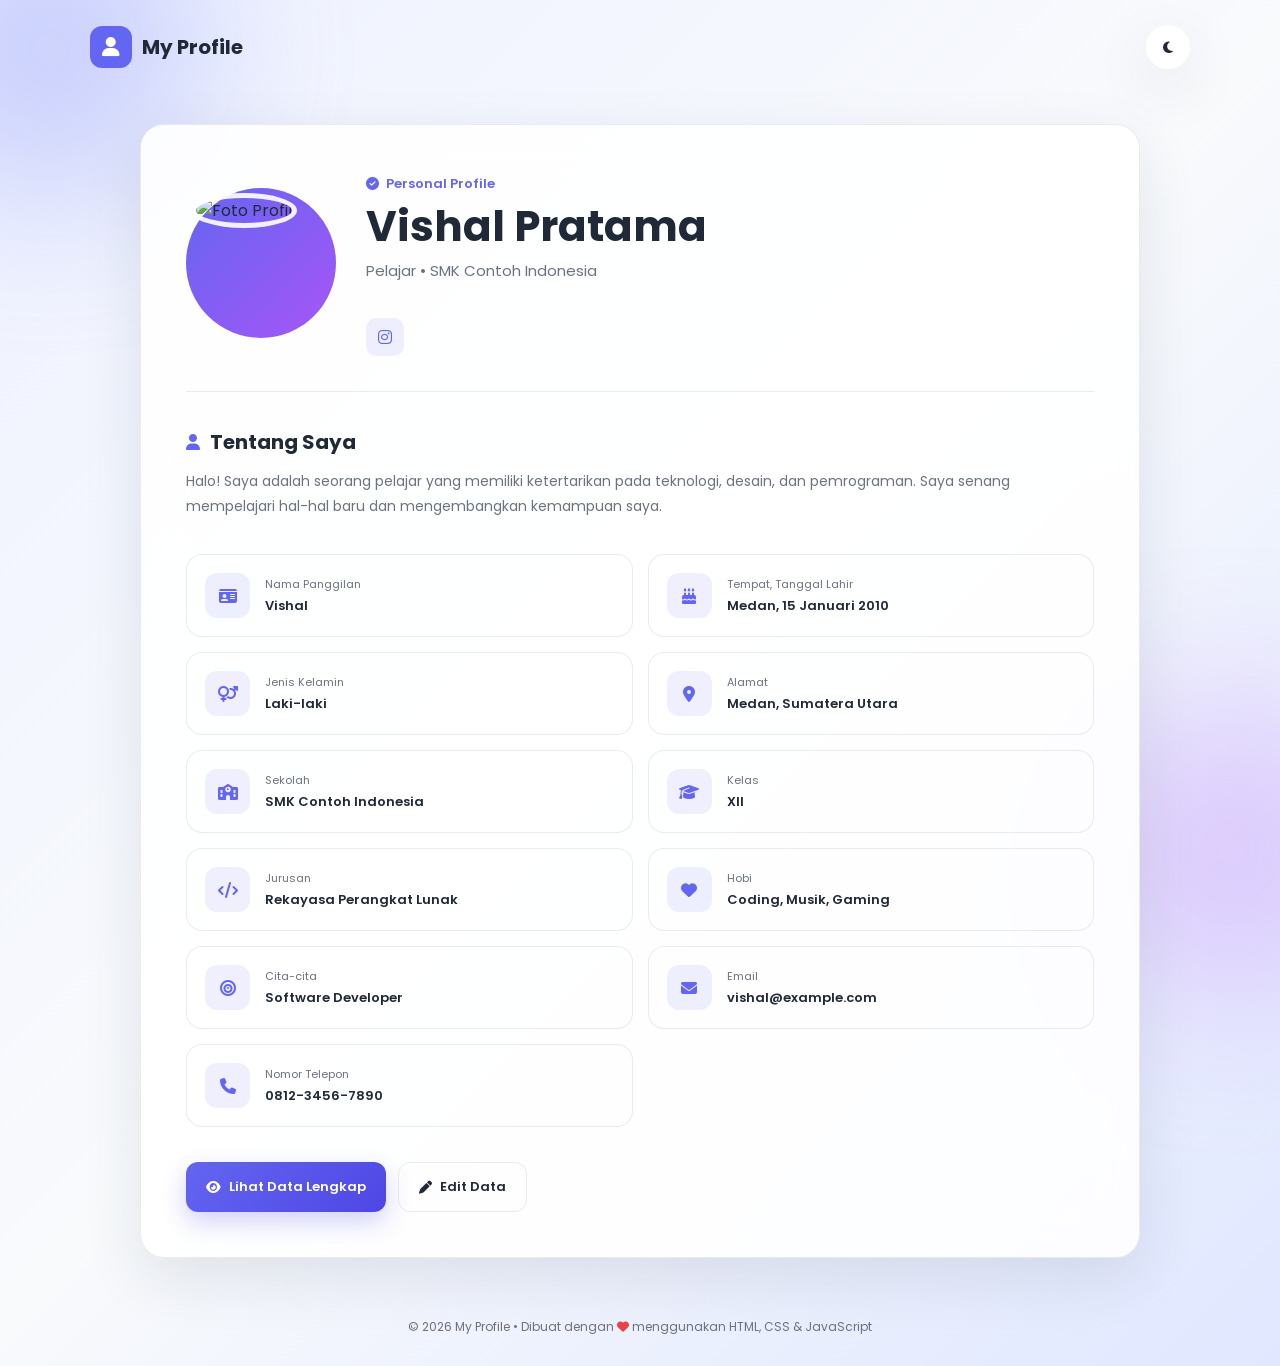
==== index.html @ e3ab8d6a "fix index location" ====
<!DOCTYPE html>
<html lang="id">
<head>
    <meta charset="UTF-8">
    <meta name="viewport" content="width=device-width, initial-scale=1.0">

    <title>Data Diri | Profil Saya</title>

    <!-- Google Font -->
    <link rel="preconnect" href="https://fonts.googleapis.com">
    <link rel="preconnect" href="https://fonts.gstatic.com" crossorigin>
    <link href="https://fonts.googleapis.com/css2?family=Poppins:wght@300;400;500;600;700&display=swap" rel="stylesheet">

    <!-- Font Awesome -->
    <link
        rel="stylesheet"
        href="https://cdnjs.cloudflare.com/ajax/libs/font-awesome/6.5.2/css/all.min.css"
    >

    <!-- CSS -->
    <link rel="stylesheet" href="style.css">
</head>

<body>

    <!-- Background Decoration -->
    <div class="background-circle circle-one"></div>
    <div class="background-circle circle-two"></div>

    <!-- Navbar -->
    <nav class="navbar">
        <div class="logo">
            <i class="fa-solid fa-user"></i>
            <span>My Profile</span>
        </div>

        <button id="darkModeBtn" class="icon-btn" title="Dark Mode">
            <i class="fa-solid fa-moon"></i>
        </button>
    </nav>


    <!-- Main Content -->
    <main class="container">

        <!-- Profile Card -->
        <section class="profile-card">

            <!-- Profile Header -->
            <div class="profile-header">

                <div class="profile-photo">
                    <img
                        src="https://i.pravatar.cc/300?img=12"
                        alt="Foto Profil"
                    >
                </div>

                <div class="profile-intro">
                    <span class="small-title">
                        <i class="fa-solid fa-circle-check"></i>
                        Personal Profile
                    </span>

                    <h1 id="displayNama">Vishal Nigel</h1>

                    <p id="displaySekolah">
                        Pelajar • SMK Contoh Indonesia
                    </p>

                    <div class="social-icons">
                    <div class="social-icons">

    <!-- Instagram -->
    <a
        href="https://www.instagram.com/vishall22_/"
        target="_blank"
        rel="noopener noreferrer"
        aria-label="Instagram"
        title="Instagram"
    >
        <i class="fa-brands fa-instagram"></i>
    </a>

</div>
                        </a>
                    </div>
                </div>

            </div>


            <!-- Short Description -->
            <div class="about-section">

                <div class="section-title">
                    <i class="fa-solid fa-user"></i>
                    <h2>Tentang Saya</h2>
                </div>

                <p id="displayDeskripsi">
                    Halo! Saya adalah seorang pelajar yang memiliki
                    ketertarikan pada teknologi, desain, dan pemrograman.
                    Saya senang mempelajari hal-hal baru dan mengembangkan
                    kemampuan saya.
                </p>

            </div>


            <!-- Information Grid -->
            <div class="info-grid">

                <div class="info-item">
                    <div class="info-icon">
                        <i class="fa-solid fa-id-card"></i>
                    </div>

                    <div>
                        <span>Nama Panggilan</span>
                        <strong id="displayPanggilan">Vishal</strong>
                    </div>
                </div>


                <div class="info-item">
                    <div class="info-icon">
                        <i class="fa-solid fa-cake-candles"></i>
                    </div>

                    <div>
                        <span>Tempat, Tanggal Lahir</span>
                        <strong id="displayTTL">
                            Medan, 15 Januari 2010
                        </strong>
                    </div>
                </div>


                <div class="info-item">
                    <div class="info-icon">
                        <i class="fa-solid fa-venus-mars"></i>
                    </div>

                    <div>
                        <span>Jenis Kelamin</span>
                        <strong id="displayGender">Laki-laki</strong>
                    </div>
                </div>


                <div class="info-item">
                    <div class="info-icon">
                        <i class="fa-solid fa-location-dot"></i>
                    </div>

                    <div>
                        <span>Alamat</span>
                        <strong id="displayAlamat">
                            Medan, Sumatera Utara
                        </strong>
                    </div>
                </div>


                <div class="info-item">
                    <div class="info-icon">
                        <i class="fa-solid fa-school"></i>
                    </div>

                    <div>
                        <span>Sekolah</span>
                        <strong id="displaySekolahDetail">
                            SMK Contoh Indonesia
                        </strong>
                    </div>
                </div>


                <div class="info-item">
                    <div class="info-icon">
                        <i class="fa-solid fa-graduation-cap"></i>
                    </div>

                    <div>
                        <span>Kelas</span>
                        <strong id="displayKelas">XII</strong>
                    </div>
                </div>


                <div class="info-item">
                    <div class="info-icon">
                        <i class="fa-solid fa-code"></i>
                    </div>

                    <div>
                        <span>Jurusan</span>
                        <strong id="displayJurusan">
                            Rekayasa Perangkat Lunak
                        </strong>
                    </div>
                </div>


                <div class="info-item">
                    <div class="info-icon">
                        <i class="fa-solid fa-heart"></i>
                    </div>

                    <div>
                        <span>Hobi</span>
                        <strong id="displayHobi">
                            Coding, Musik, Gaming
                        </strong>
                    </div>
                </div>


                <div class="info-item">
                    <div class="info-icon">
                        <i class="fa-solid fa-bullseye"></i>
                    </div>

                    <div>
                        <span>Cita-cita</span>
                        <strong id="displayCitaCita">
                            Software Developer
                        </strong>
                    </div>
                </div>


                <div class="info-item">
                    <div class="info-icon">
                        <i class="fa-solid fa-envelope"></i>
                    </div>

                    <div>
                        <span>Email</span>
                        <strong id="displayEmail">
                            vishal@example.com
                        </strong>
                    </div>
                </div>


                <div class="info-item">
                    <div class="info-icon">
                        <i class="fa-solid fa-phone"></i>
                    </div>

                    <div>
                        <span>Nomor Telepon</span>
                        <strong id="displayTelepon">
                            0812-3456-7890
                        </strong>
                    </div>
                </div>

            </div>


            <!-- Buttons -->
            <div class="button-container">

                <button id="detailBtn" class="btn btn-primary">
                    <i class="fa-solid fa-eye"></i>
                    Lihat Data Lengkap
                </button>

                <button id="editBtn" class="btn btn-secondary">
                    <i class="fa-solid fa-pen"></i>
                    Edit Data
                </button>

            </div>

        </section>

    </main>


    <!-- Detail Modal -->
    <div id="detailModal" class="modal">

        <div class="modal-content">

            <button class="close-btn" id="closeDetail">
                <i class="fa-solid fa-xmark"></i>
            </button>

            <div class="modal-header">
                <i class="fa-solid fa-address-card"></i>
                <h2>Data Diri Lengkap</h2>
            </div>

            <div class="detail-list">

                <div>
                    <span>Nama Lengkap</span>
                    <strong id="modalNama"></strong>
                </div>

                <div>
                    <span>Nama Panggilan</span>
                    <strong id="modalPanggilan"></strong>
                </div>

                <div>
                    <span>Tempat & Tanggal Lahir</span>
                    <strong id="modalTTL"></strong>
                </div>

                <div>
                    <span>Jenis Kelamin</span>
                    <strong id="modalGender"></strong>
                </div>

                <div>
                    <span>Alamat</span>
                    <strong id="modalAlamat"></strong>
                </div>

                <div>
                    <span>Sekolah</span>
                    <strong id="modalSekolah"></strong>
                </div>

                <div>
                    <span>Kelas</span>
                    <strong id="modalKelas"></strong>
                </div>

                <div>
                    <span>Jurusan</span>
                    <strong id="modalJurusan"></strong>
                </div>

                <div>
                    <span>Hobi</span>
                    <strong id="modalHobi"></strong>
                </div>

                <div>
                    <span>Cita-cita</span>
                    <strong id="modalCitaCita"></strong>
                </div>

                <div>
                    <span>Email</span>
                    <strong id="modalEmail"></strong>
                </div>

                <div>
                    <span>Nomor Telepon</span>
                    <strong id="modalTelepon"></strong>
                </div>

            </div>

        </div>

    </div>


    <!-- Edit Modal -->
    <div id="editModal" class="modal">

        <div class="modal-content edit-content">

            <button class="close-btn" id="closeEdit">
                <i class="fa-solid fa-xmark"></i>
            </button>

            <div class="modal-header">
                <i class="fa-solid fa-user-pen"></i>
                <h2>Edit Data Diri</h2>
            </div>


            <form id="editForm">

                <div class="form-group">
                    <label for="nama">
                        Nama Lengkap
                    </label>

                    <input
                        type="text"
                        id="nama"
                        required
                    >
                </div>


                <div class="form-group">
                    <label for="panggilan">
                        Nama Panggilan
                    </label>

                    <input
                        type="text"
                        id="panggilan"
                        required
                    >
                </div>


                <div class="form-row">

                    <div class="form-group">
                        <label for="ttl">
                            Tempat & Tanggal Lahir
                        </label>

                        <input
                            type="text"
                            id="ttl"
                            required
                        >
                    </div>

                    <div class="form-group">
                        <label for="gender">
                            Jenis Kelamin
                        </label>

                        <select id="gender" required>
                            <option value="Laki-laki">
                                Laki-laki
                            </option>

                            <option value="Perempuan">
                                Perempuan
                            </option>
                        </select>
                    </div>

                </div>


                <div class="form-group">
                    <label for="alamat">
                        Alamat
                    </label>

                    <input
                        type="text"
                        id="alamat"
                        required
                    >
                </div>


                <div class="form-group">
                    <label for="sekolah">
                        Sekolah
                    </label>

                    <input
                        type="text"
                        id="sekolah"
                        required
                    >
                </div>


                <div class="form-row">

                    <div class="form-group">
                        <label for="kelas">
                            Kelas
                        </label>

                        <input
                            type="text"
                            id="kelas"
                            required
                        >
                    </div>

                    <div class="form-group">
                        <label for="jurusan">
                            Jurusan
                        </label>

                        <input
                            type="text"
                            id="jurusan"
                            required
                        >
                    </div>

                </div>


                <div class="form-group">
                    <label for="hobi">
                        Hobi
                    </label>

                    <input
                        type="text"
                        id="hobi"
                        required
                    >
                </div>


                <div class="form-group">
                    <label for="citaCita">
                        Cita-cita
                    </label>

                    <input
                        type="text"
                        id="citaCita"
                        required
                    >
                </div>


                <div class="form-row">

                    <div class="form-group">
                        <label for="email">
                            Email
                        </label>

                        <input
                            type="email"
                            id="email"
                            required
                        >
                    </div>

                    <div class="form-group">
                        <label for="telepon">
                            Nomor Telepon
                        </label>

                        <input
                            type="tel"
                            id="telepon"
                            required
                        >
                    </div>

                </div>


                <div class="form-group">
                    <label for="deskripsi">
                        Deskripsi Tentang Saya
                    </label>

                    <textarea
                        id="deskripsi"
                        rows="4"
                        required
                    ></textarea>
                </div>


                <button
                    type="submit"
                    class="btn btn-primary save-btn"
                >
                    <i class="fa-solid fa-floppy-disk"></i>
                    Simpan Perubahan
                </button>

            </form>

        </div>

    </div>


    <!-- Footer -->
    <footer>
        <p>
            © 2026 My Profile • Dibuat dengan
            <i class="fa-solid fa-heart"></i>
            menggunakan HTML, CSS & JavaScript
        </p>
    </footer>


    <!-- JavaScript -->
    <script src="script.js"></script>

</body>
</html>
---- style.css ----
/* =========================================
   RESET & GLOBAL
========================================= */

* {
    margin: 0;
    padding: 0;
    box-sizing: border-box;
}

:root {
    --primary: #6366f1;
    --primary-dark: #4f46e5;

    --background: #f5f7ff;
    --card: rgba(255, 255, 255, 0.90);
    --text: #1f2937;
    --muted: #6b7280;

    --border: rgba(0, 0, 0, 0.08);

    --shadow:
        0 20px 60px rgba(31, 41, 55, 0.10);

    --radius: 24px;

    --transition: 0.3s ease;
}


body {
    font-family: "Poppins", sans-serif;

    background:
        linear-gradient(
            135deg,
            #eef2ff,
            #f8fafc,
            #e0e7ff
        );

    min-height: 100vh;

    color: var(--text);

    transition:
        background var(--transition),
        color var(--transition);

    overflow-x: hidden;
}


/* =========================================
   DARK MODE
========================================= */

body.dark {
    --background: #0f172a;
    --card: rgba(30, 41, 59, 0.92);
    --text: #f8fafc;
    --muted: #cbd5e1;
    --border: rgba(255, 255, 255, 0.10);

    --shadow:
        0 20px 60px rgba(0, 0, 0, 0.35);

    background:
        linear-gradient(
            135deg,
            #0f172a,
            #111827,
            #1e1b4b
        );
}


/* =========================================
   BACKGROUND DECORATION
========================================= */

.background-circle {
    position: fixed;

    width: 300px;
    height: 300px;

    border-radius: 50%;

    filter: blur(80px);

    opacity: 0.35;

    z-index: -1;
}

.circle-one {
    background: #818cf8;

    top: -100px;
    left: -100px;
}

.circle-two {
    background: #c084fc;

    bottom: -100px;
    right: -100px;
}


/* =========================================
   NAVBAR
========================================= */

.navbar {
    width: min(1100px, 92%);

    margin: 0 auto;

    padding: 25px 0;

    display: flex;

    justify-content: space-between;
    align-items: center;
}


.logo {
    display: flex;

    align-items: center;

    gap: 10px;

    font-size: 20px;

    font-weight: 700;
}


.logo i {
    width: 42px;
    height: 42px;

    display: flex;

    justify-content: center;
    align-items: center;

    border-radius: 12px;

    background: var(--primary);

    color: white;
}


.icon-btn {
    width: 44px;
    height: 44px;

    border: none;

    border-radius: 50%;

    background: var(--card);

    color: var(--text);

    cursor: pointer;

    box-shadow: var(--shadow);

    transition: var(--transition);
}


.icon-btn:hover {
    transform: rotate(15deg) scale(1.05);
}


/* =========================================
   CONTAINER
========================================= */

.container {
    width: min(1000px, 92%);

    margin: 30px auto 60px;
}


/* =========================================
   PROFILE CARD
========================================= */

.profile-card {
    background: var(--card);

    backdrop-filter: blur(20px);

    border: 1px solid var(--border);

    border-radius: var(--radius);

    padding: 45px;

    box-shadow: var(--shadow);

    animation: cardAppear 0.8s ease forwards;
}


@keyframes cardAppear {

    from {
        opacity: 0;

        transform:
            translateY(30px)
            scale(0.97);
    }

    to {
        opacity: 1;

        transform:
            translateY(0)
            scale(1);
    }

}


/* =========================================
   PROFILE HEADER
========================================= */

.profile-header {
    display: flex;

    align-items: center;

    gap: 30px;

    padding-bottom: 35px;

    border-bottom: 1px solid var(--border);
}


.profile-photo {
    flex-shrink: 0;

    width: 150px;
    height: 150px;

    padding: 5px;

    border-radius: 50%;

    background:
        linear-gradient(
            135deg,
            var(--primary),
            #a855f7
        );
}


.profile-photo img {
    width: 100%;
    height: 100%;

    object-fit: cover;

    border-radius: 50%;

    border: 5px solid var(--card);
}


.small-title {
    display: inline-flex;

    align-items: center;

    gap: 7px;

    color: var(--primary);

    font-size: 13px;

    font-weight: 600;

    margin-bottom: 8px;
}


.profile-intro h1 {
    font-size: clamp(28px, 5vw, 42px);

    line-height: 1.2;

    margin-bottom: 7px;
}


.profile-intro p {
    color: var(--muted);

    font-size: 15px;
}


/* =========================================
   SOCIAL ICON
========================================= */

.social-icons {
    display: flex;

    gap: 10px;

    margin-top: 18px;
}


.social-icons a {
    width: 38px;
    height: 38px;

    display: flex;

    justify-content: center;
    align-items: center;

    border-radius: 10px;

    background: rgba(99, 102, 241, 0.10);

    color: var(--primary);

    text-decoration: none;

    transition: var(--transition);
}


.social-icons a:hover {
    background: var(--primary);

    color: white;

    transform: translateY(-4px);
}


/* =========================================
   ABOUT
========================================= */

.about-section {
    padding: 35px 0;
}


.section-title {
    display: flex;

    align-items: center;

    gap: 10px;

    margin-bottom: 12px;
}


.section-title i {
    color: var(--primary);
}


.section-title h2 {
    font-size: 20px;
}


.about-section p {
    color: var(--muted);

    line-height: 1.8;

    font-size: 14px;
}


/* =========================================
   INFORMATION GRID
========================================= */

.info-grid {
    display: grid;

    grid-template-columns:
        repeat(2, 1fr);

    gap: 15px;
}


.info-item {
    display: flex;

    align-items: center;

    gap: 15px;

    padding: 18px;

    border-radius: 16px;

    border: 1px solid var(--border);

    background: rgba(255, 255, 255, 0.03);

    transition: var(--transition);
}


.info-item:hover {
    transform: translateY(-4px);

    border-color: rgba(99, 102, 241, 0.35);

    box-shadow:
        0 10px 30px
        rgba(99, 102, 241, 0.10);
}


.info-icon {
    width: 45px;
    height: 45px;

    flex-shrink: 0;

    display: flex;

    justify-content: center;
    align-items: center;

    border-radius: 12px;

    background:
        rgba(99, 102, 241, 0.10);

    color: var(--primary);
}


.info-item span {
    display: block;

    font-size: 11px;

    color: var(--muted);

    margin-bottom: 3px;
}


.info-item strong {
    display: block;

    font-size: 13px;

    font-weight: 600;

    word-break: break-word;
}


/* =========================================
   BUTTONS
========================================= */

.button-container {
    display: flex;

    gap: 12px;

    margin-top: 35px;
}


.btn {
    border: none;

    border-radius: 12px;

    padding: 14px 20px;

    font-family: inherit;

    font-size: 13px;

    font-weight: 600;

    cursor: pointer;

    display: inline-flex;

    justify-content: center;
    align-items: center;

    gap: 8px;

    transition: var(--transition);
}


.btn:hover {
    transform: translateY(-3px);
}


.btn-primary {
    background:
        linear-gradient(
            135deg,
            var(--primary),
            var(--primary-dark)
        );

    color: white;

    box-shadow:
        0 10px 25px
        rgba(79, 70, 229, 0.25);
}


.btn-primary:hover {
    box-shadow:
        0 15px 30px
        rgba(79, 70, 229, 0.35);
}


.btn-secondary {
    background: transparent;

    border: 1px solid var(--border);

    color: var(--text);
}


.btn-secondary:hover {
    border-color: var(--primary);

    color: var(--primary);
}


/* =========================================
   MODAL
========================================= */

.modal {
    position: fixed;

    inset: 0;

    display: none;

    justify-content: center;
    align-items: center;

    padding: 20px;

    background:
        rgba(15, 23, 42, 0.65);

    backdrop-filter: blur(8px);

    z-index: 1000;
}


.modal.active {
    display: flex;

    animation: fadeIn 0.25s ease;
}


@keyframes fadeIn {

    from {
        opacity: 0;
    }

    to {
        opacity: 1;
    }

}


.modal-content {
    position: relative;

    width: min(650px, 100%);

    max-height: 90vh;

    overflow-y: auto;

    background: var(--card);

    border: 1px solid var(--border);

    border-radius: 22px;

    padding: 35px;

    box-shadow:
        0 30px 80px
        rgba(0, 0, 0, 0.25);

    animation: modalAppear 0.3s ease;
}


@keyframes modalAppear {

    from {
        opacity: 0;

        transform:
            translateY(20px)
            scale(0.95);
    }

    to {
        opacity: 1;

        transform:
            translateY(0)
            scale(1);
    }

}


.close-btn {
    position: absolute;

    top: 18px;
    right: 18px;

    width: 38px;
    height: 38px;

    border: none;

    border-radius: 50%;

    background:
        rgba(100, 116, 139, 0.10);

    color: var(--text);

    cursor: pointer;

    transition: var(--transition);
}


.close-btn:hover {
    background: #ef4444;

    color: white;

    transform: rotate(90deg);
}


/* =========================================
   MODAL HEADER
========================================= */

.modal-header {
    display: flex;

    align-items: center;

    gap: 12px;

    margin-bottom: 25px;
}


.modal-header i {
    color: var(--primary);

    font-size: 22px;
}


.modal-header h2 {
    font-size: 21px;
}


/* =========================================
   DETAIL LIST
========================================= */

.detail-list {
    display: grid;

    gap: 12px;
}


.detail-list > div {
    display: flex;

    justify-content: space-between;

    gap: 20px;

    padding: 14px 0;

    border-bottom: 1px solid var(--border);
}


.detail-list span {
    color: var(--muted);

    font-size: 13px;
}


.detail-list strong {
    font-size: 13px;

    text-align: right;
}


/* =========================================
   FORM
========================================= */

.form-group {
    margin-bottom: 16px;
}


.form-group label {
    display: block;

    font-size: 13px;

    font-weight: 500;

    margin-bottom: 7px;
}


.form-group input,
.form-group select,
.form-group textarea {
    width: 100%;

    padding: 12px 14px;

    border-radius: 10px;

    border: 1px solid var(--border);

    background: rgba(255, 255, 255, 0.04);

    color: var(--text);

    font-family: inherit;

    font-size: 13px;

    outline: none;

    transition: var(--transition);
}


.form-group textarea {
    resize: vertical;
}


.form-group input:focus,
.form-group select:focus,
.form-group textarea:focus {
    border-color: var(--primary);

    box-shadow:
        0 0 0 3px
        rgba(99, 102, 241, 0.10);
}


.form-row {
    display: grid;

    grid-template-columns:
        repeat(2, 1fr);

    gap: 15px;
}


.save-btn {
    width: 100%;

    margin-top: 5px;
}


/* =========================================
   FOOTER
========================================= */

footer {
    width: 92%;

    margin: 0 auto 30px;

    text-align: center;

    color: var(--muted);

    font-size: 12px;
}


footer i {
    color: #ef4444;
}


/* =========================================
   RESPONSIVE
========================================= */

@media (max-width: 700px) {

    .profile-card {
        padding: 25px;
    }


    .profile-header {
        flex-direction: column;

        text-align: center;
    }


    .social-icons {
        justify-content: center;
    }


    .info-grid {
        grid-template-columns: 1fr;
    }


    .button-container {
        flex-direction: column;
    }


    .form-row {
        grid-template-columns: 1fr;
    }


    .detail-list > div {
        flex-direction: column;

        gap: 4px;
    }


    .detail-list strong {
        text-align: left;
    }

}


@media (max-width: 400px) {

    .profile-card {
        padding: 20px 15px;
    }


    .profile-photo {
        width: 120px;
        height: 120px;
    }

}
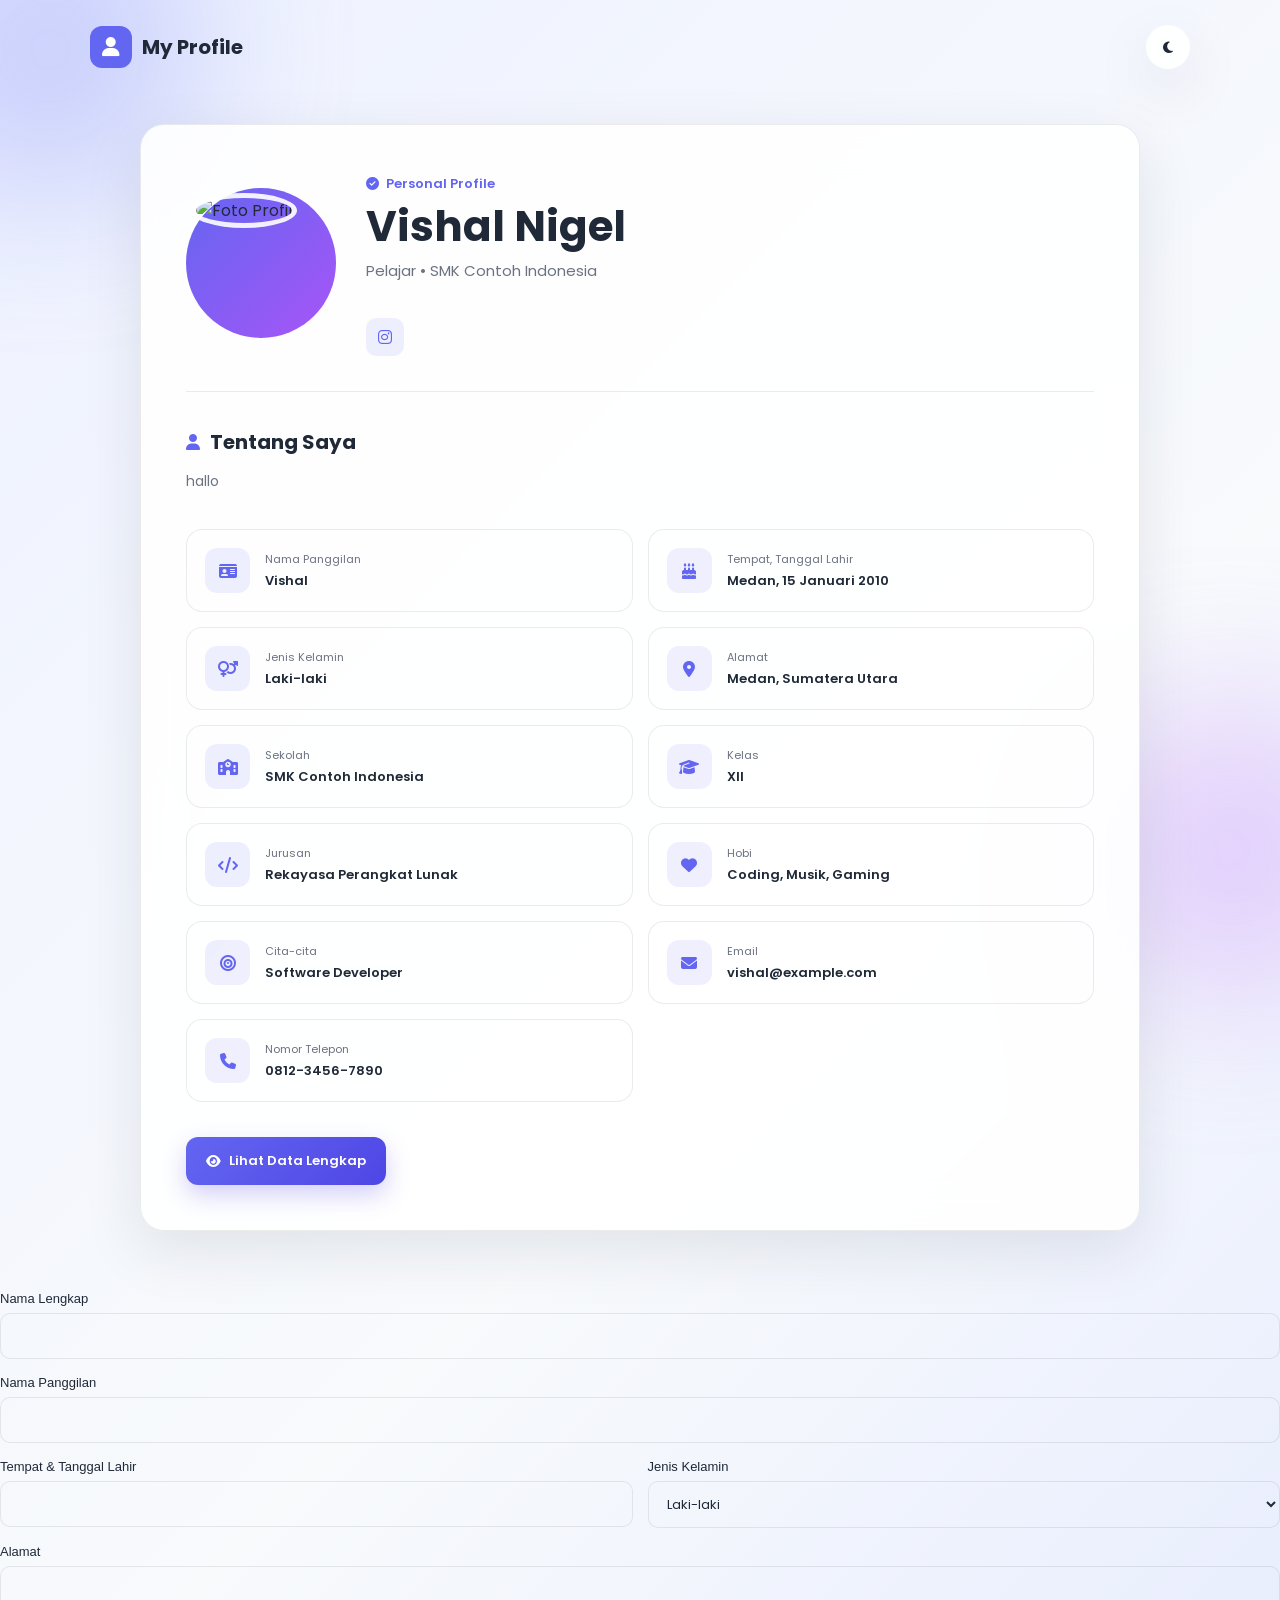
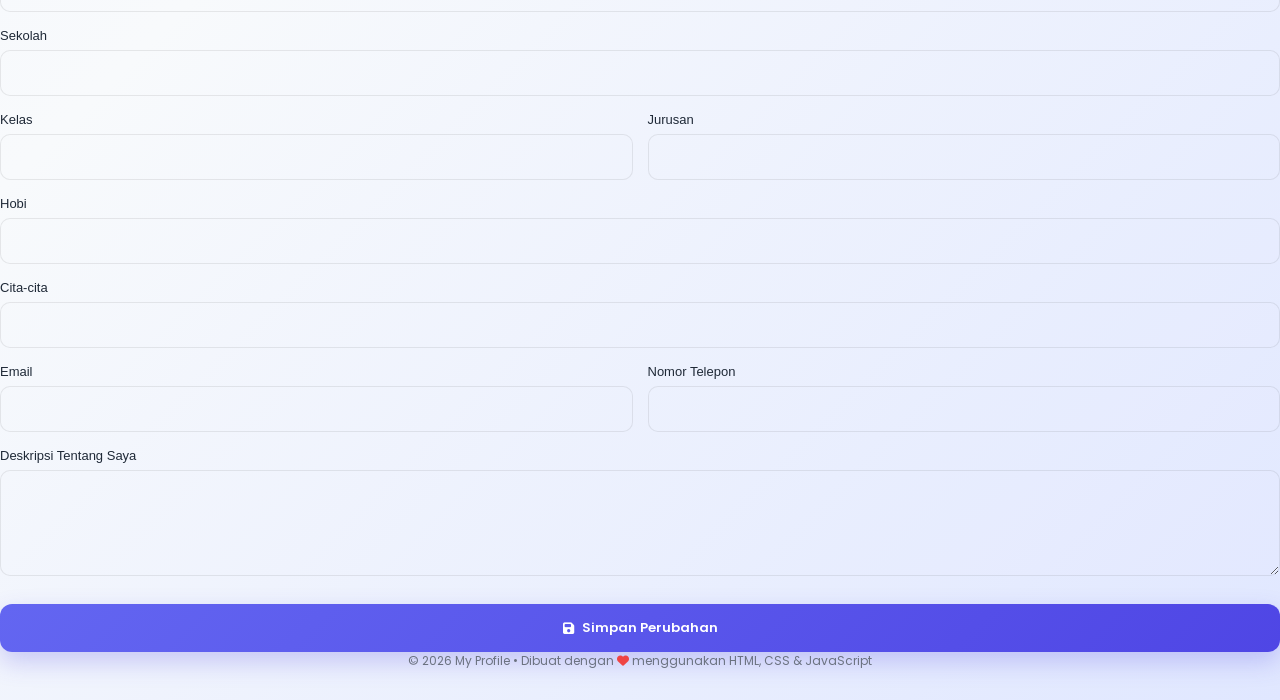
==== commit ab71ba80: "hapus edit data" ====
--- a/index.html
+++ b/index.html
@@ -99,10 +99,7 @@
                 </div>
 
                 <p id="displayDeskripsi">
-                    Halo! Saya adalah seorang pelajar yang memiliki
-                    ketertarikan pada teknologi, desain, dan pemrograman.
-                    Saya senang mempelajari hal-hal baru dan mengembangkan
-                    kemampuan saya.
+                    hallo
                 </p>
 
             </div>
@@ -269,9 +266,7 @@
                     Lihat Data Lengkap
                 </button>
 
-                <button id="editBtn" class="btn btn-secondary">
-                    <i class="fa-solid fa-pen"></i>
-                    Edit Data
+              
                 </button>
 
             </div>
@@ -364,19 +359,6 @@
     </div>
 
 
-    <!-- Edit Modal -->
-    <div id="editModal" class="modal">
-
-        <div class="modal-content edit-content">
-
-            <button class="close-btn" id="closeEdit">
-                <i class="fa-solid fa-xmark"></i>
-            </button>
-
-            <div class="modal-header">
-                <i class="fa-solid fa-user-pen"></i>
-                <h2>Edit Data Diri</h2>
-            </div>
 
 
             <form id="editForm">
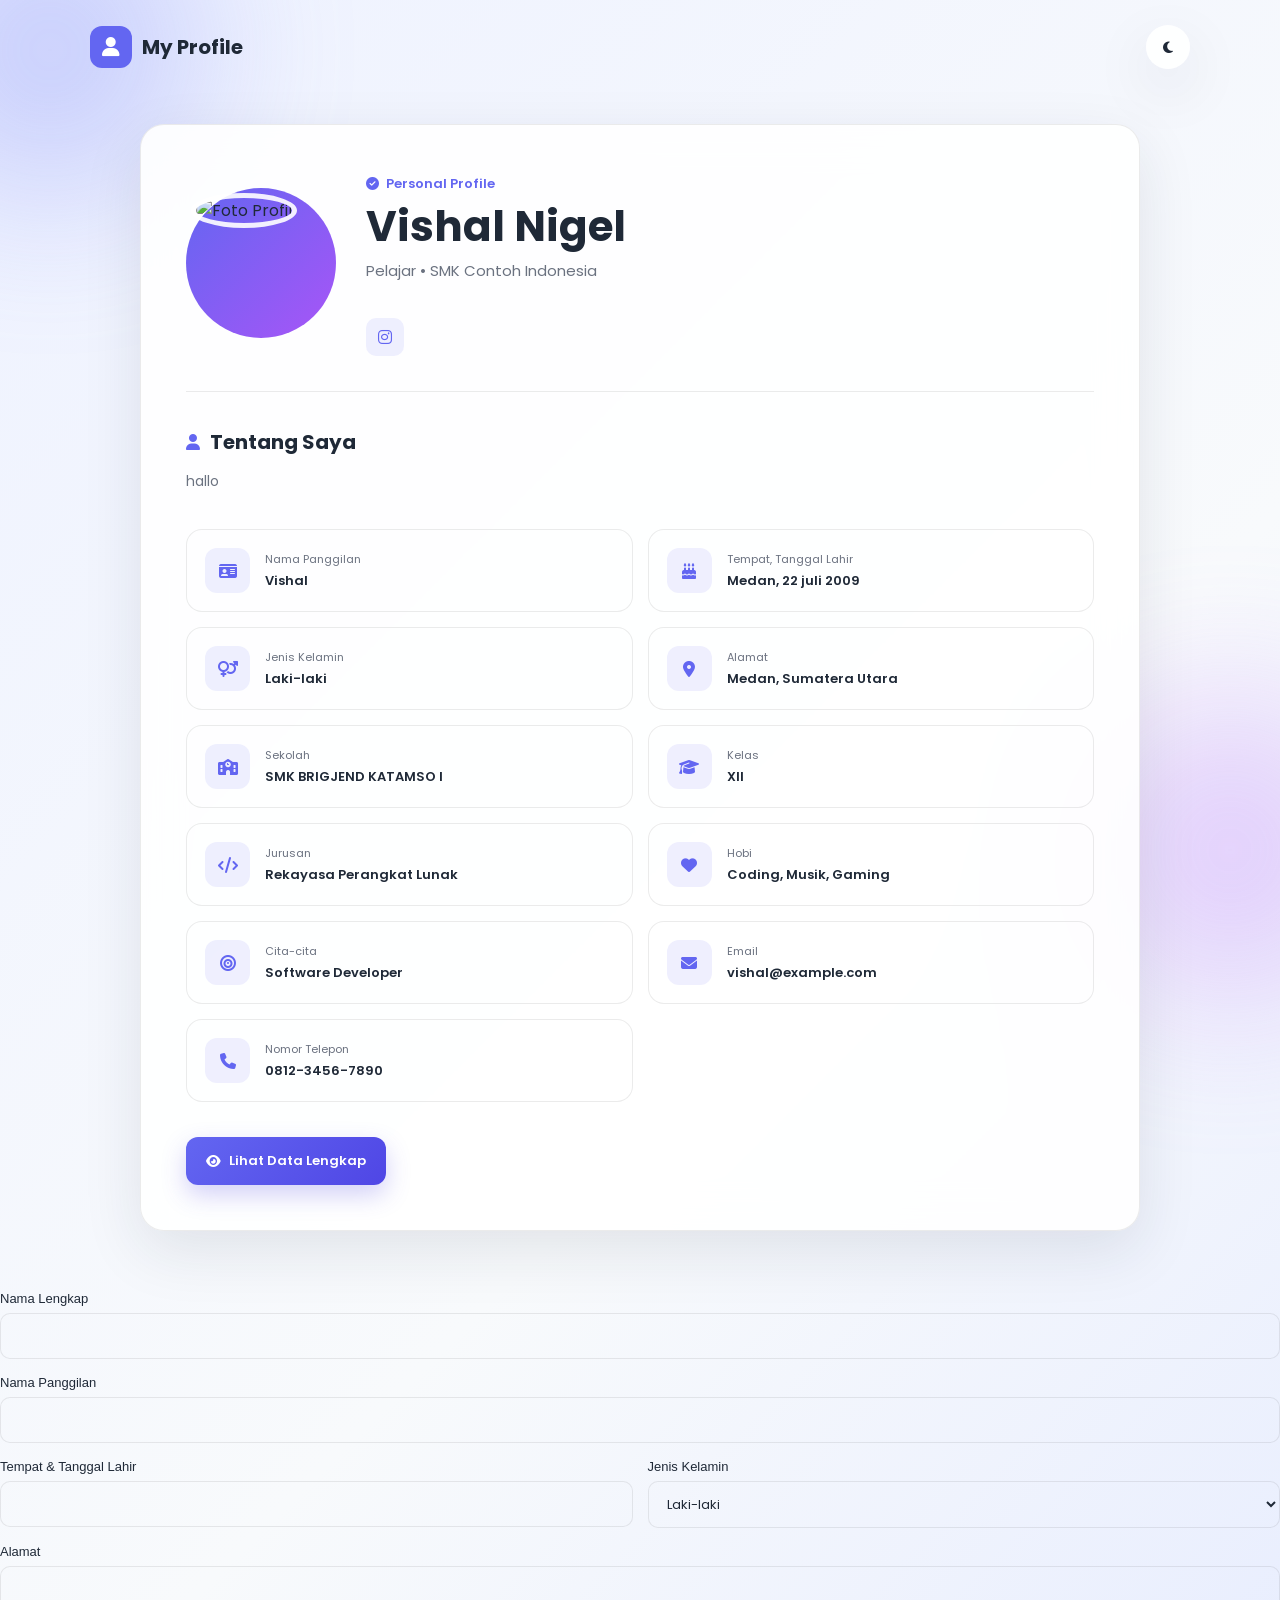
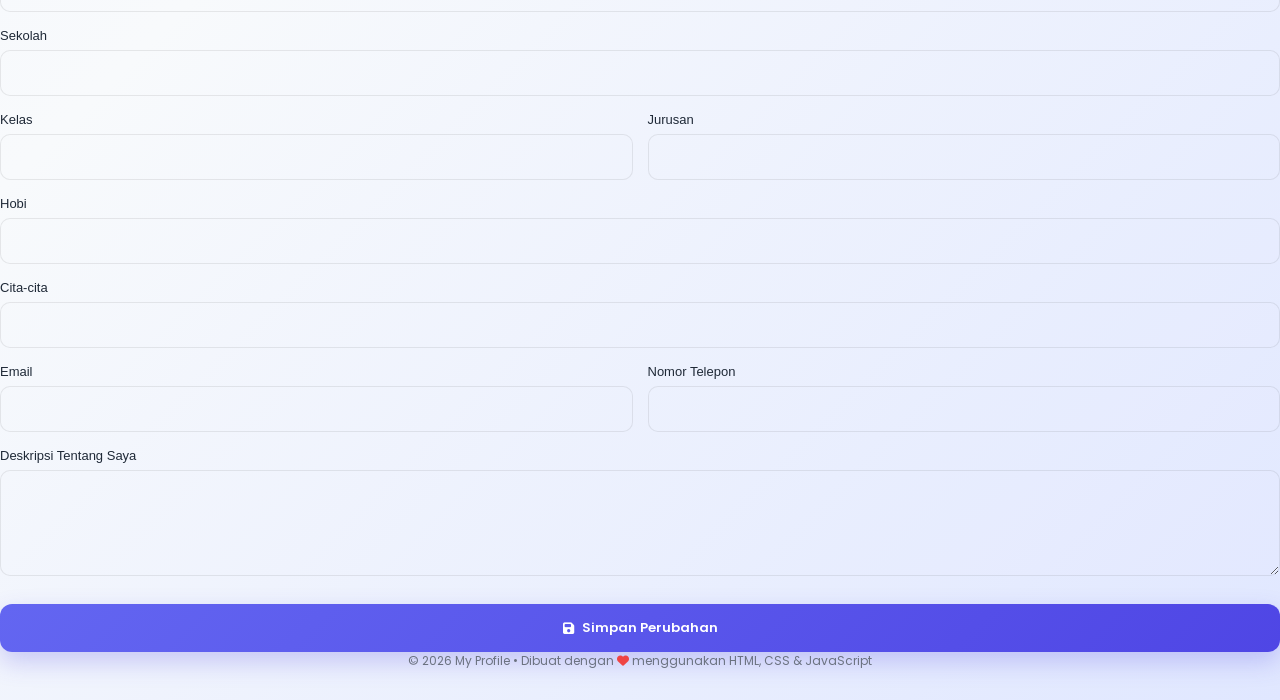
==== commit f77da3e4: "update data diri" ====
--- a/index.html
+++ b/index.html
@@ -128,7 +128,7 @@
                     <div>
                         <span>Tempat, Tanggal Lahir</span>
                         <strong id="displayTTL">
-                            Medan, 15 Januari 2010
+                            Medan, 22 juli 2009
                         </strong>
                     </div>
                 </div>
@@ -168,7 +168,7 @@
                     <div>
                         <span>Sekolah</span>
                         <strong id="displaySekolahDetail">
-                            SMK Contoh Indonesia
+                            SMK BRIGJEND KATAMSO I
                         </strong>
                     </div>
                 </div>
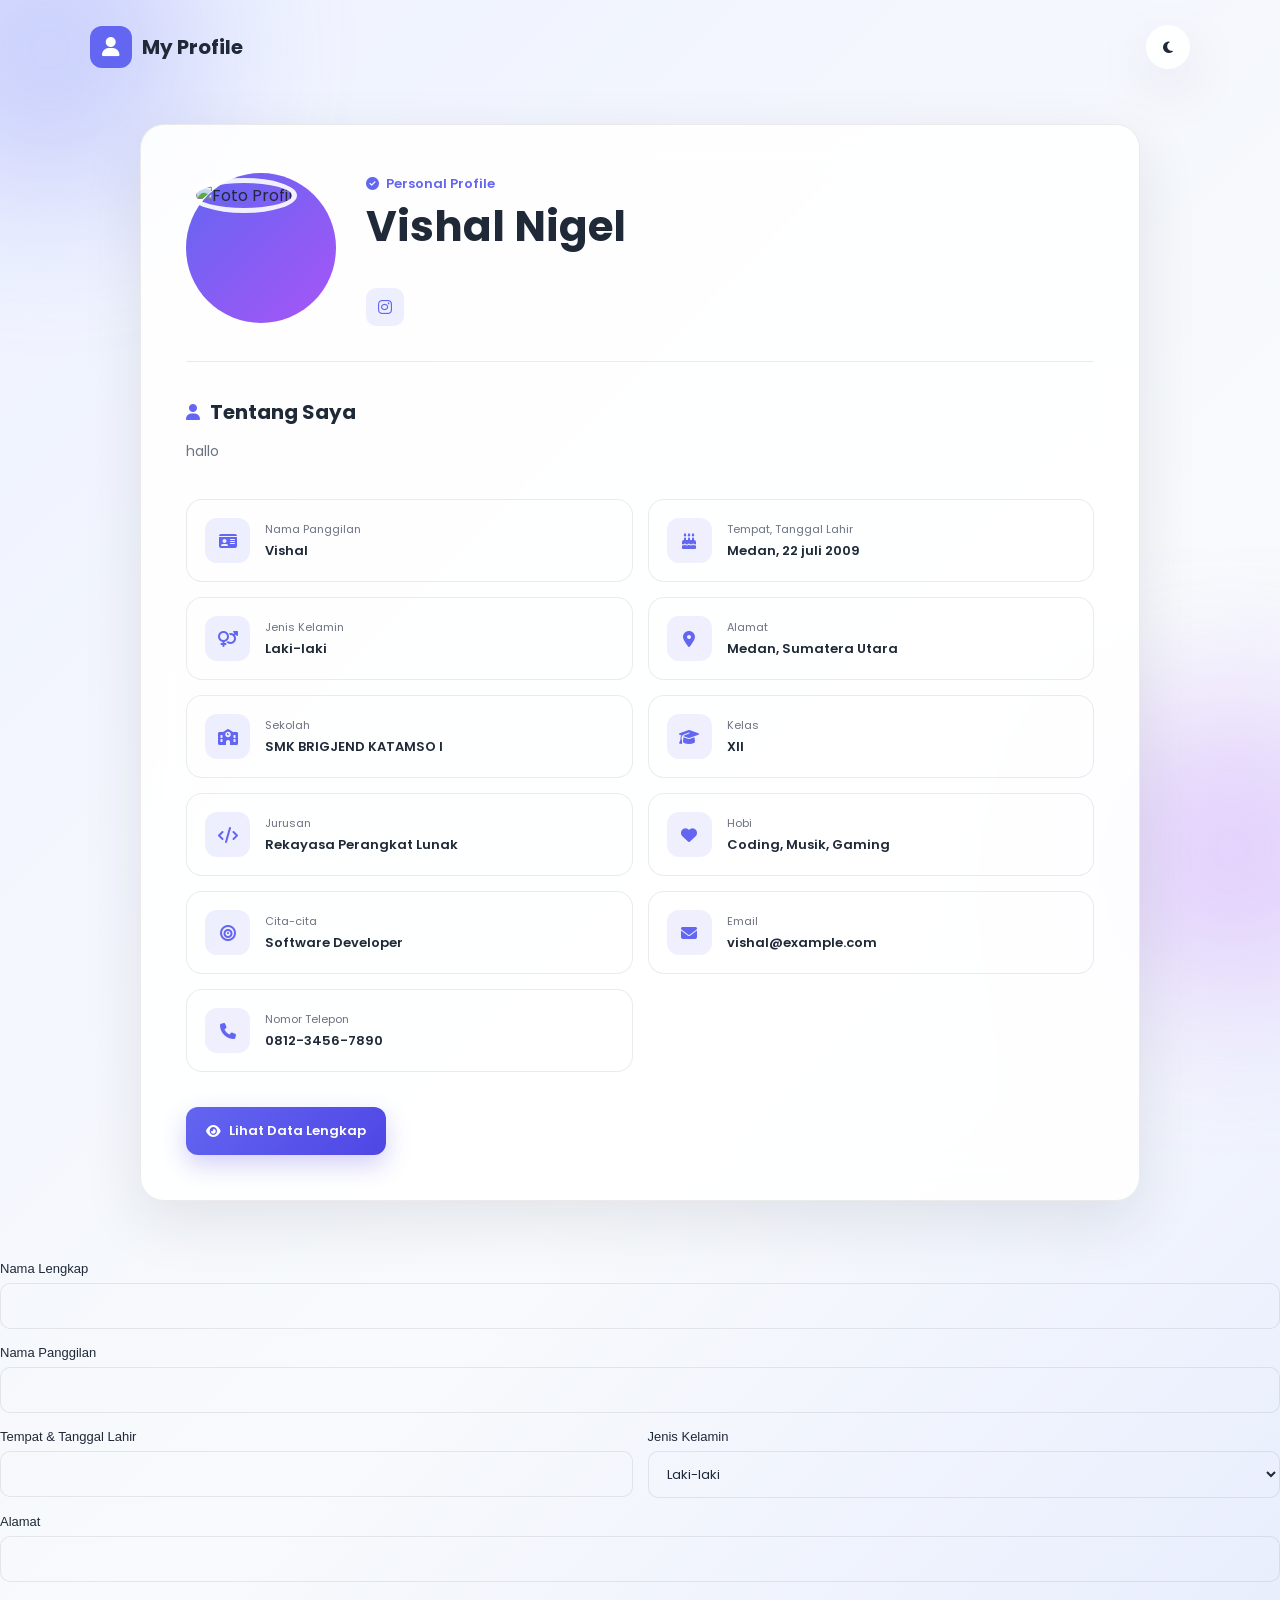
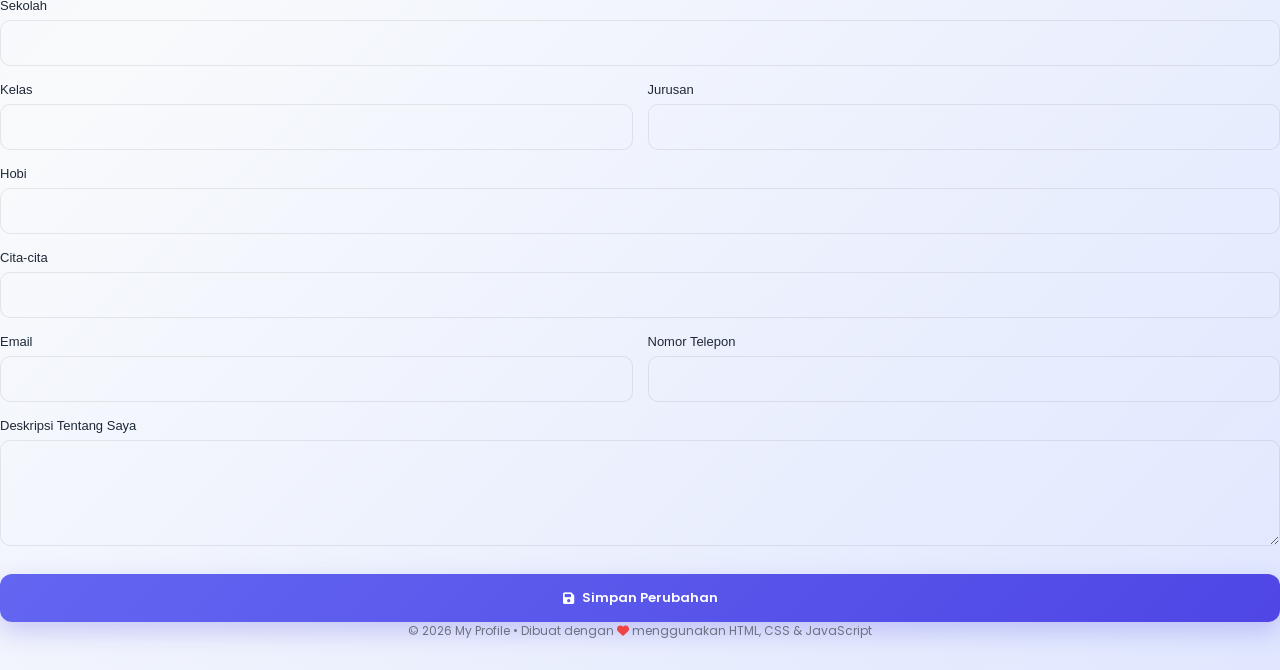
==== commit ece1de96: "update data diri" ====
--- a/index.html
+++ b/index.html
@@ -65,7 +65,7 @@
                     <h1 id="displayNama">Vishal Nigel</h1>
 
                     <p id="displaySekolah">
-                        Pelajar • SMK Contoh Indonesia
+                        
                     </p>
 
                     <div class="social-icons">
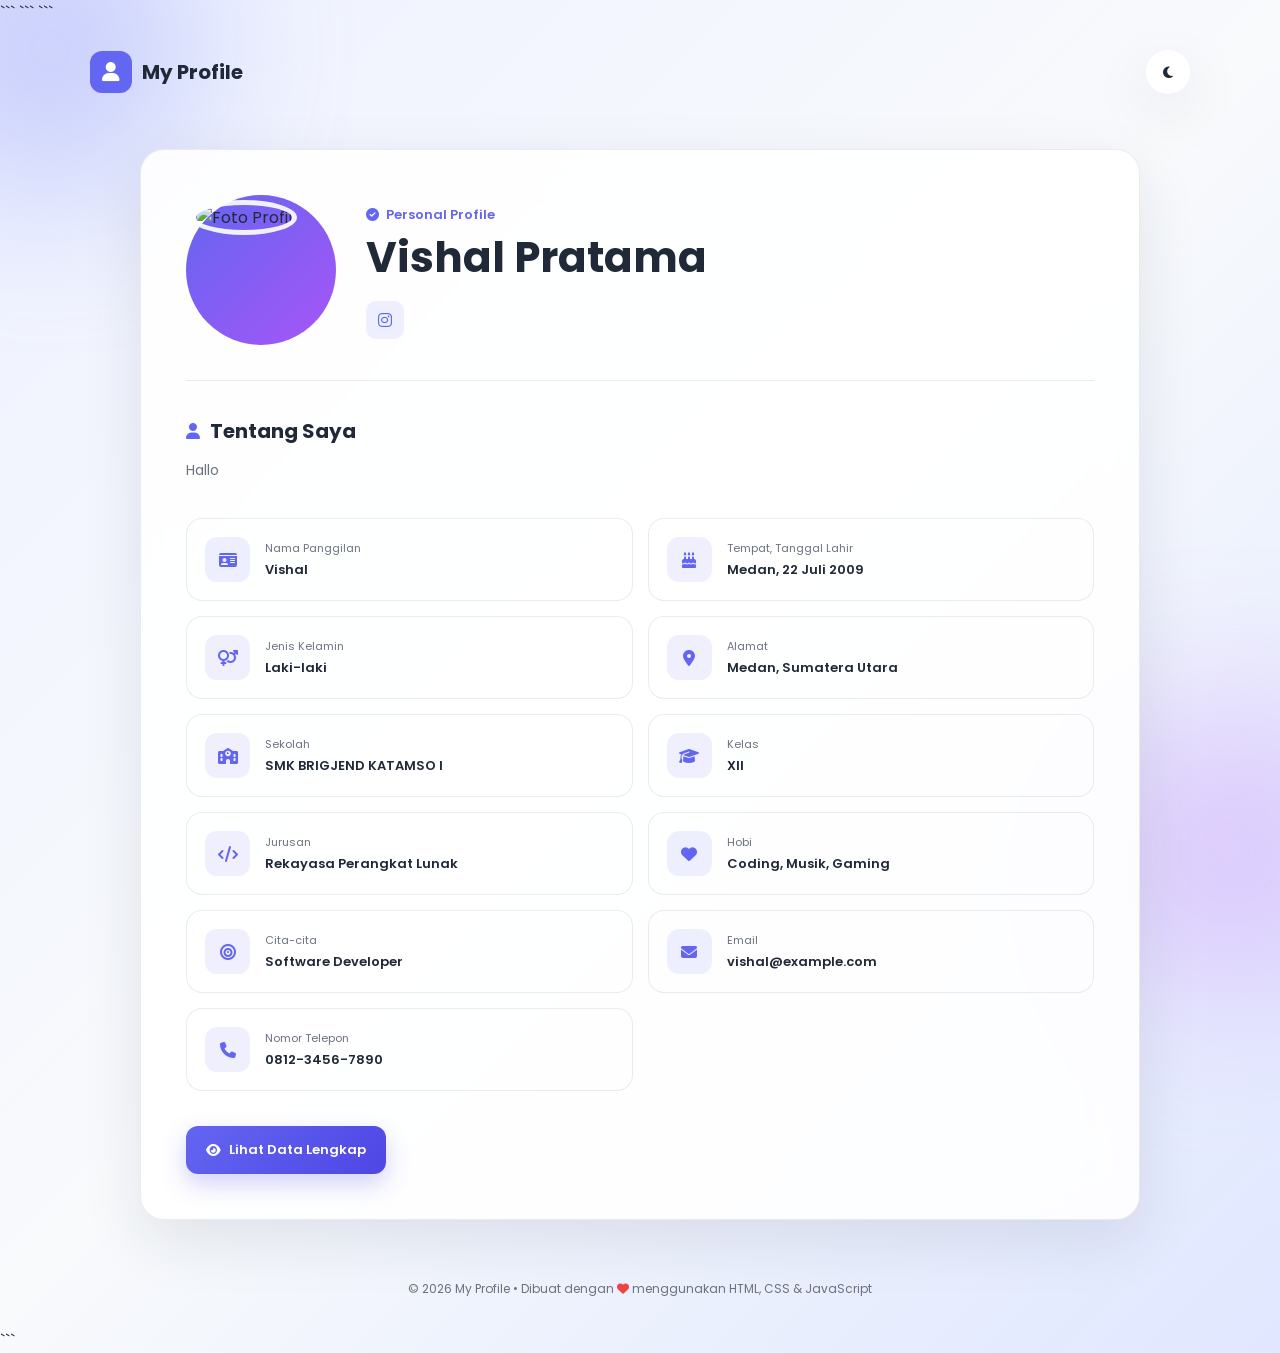
==== commit c51259c9: "hapus fitur edit" ====
--- a/index.html
+++ b/index.html
@@ -1,577 +1,348 @@
 <!DOCTYPE html>
+
 <html lang="id">
 <head>
     <meta charset="UTF-8">
     <meta name="viewport" content="width=device-width, initial-scale=1.0">
 
-    <title>Data Diri | Profil Saya</title>
-
-    <!-- Google Font -->
-    <link rel="preconnect" href="https://fonts.googleapis.com">
-    <link rel="preconnect" href="https://fonts.gstatic.com" crossorigin>
-    <link href="https://fonts.googleapis.com/css2?family=Poppins:wght@300;400;500;600;700&display=swap" rel="stylesheet">
-
-    <!-- Font Awesome -->
-    <link
-        rel="stylesheet"
-        href="https://cdnjs.cloudflare.com/ajax/libs/font-awesome/6.5.2/css/all.min.css"
-    >
-
-    <!-- CSS -->
-    <link rel="stylesheet" href="style.css">
+```
+<title>Data Diri | Profil Saya</title>
+
+<!-- Google Font -->
+<link rel="preconnect" href="https://fonts.googleapis.com">
+<link rel="preconnect" href="https://fonts.gstatic.com" crossorigin>
+<link href="https://fonts.googleapis.com/css2?family=Poppins:wght@300;400;500;600;700&display=swap" rel="stylesheet">
+
+<!-- Font Awesome -->
+<link
+    rel="stylesheet"
+    href="https://cdnjs.cloudflare.com/ajax/libs/font-awesome/6.5.2/css/all.min.css"
+>
+
+<!-- CSS -->
+<link rel="stylesheet" href="style.css">
+```
+
 </head>
 
 <body>
 
-    <!-- Background Decoration -->
-    <div class="background-circle circle-one"></div>
-    <div class="background-circle circle-two"></div>
-
-    <!-- Navbar -->
-    <nav class="navbar">
-        <div class="logo">
-            <i class="fa-solid fa-user"></i>
-            <span>My Profile</span>
-        </div>
-
-        <button id="darkModeBtn" class="icon-btn" title="Dark Mode">
-            <i class="fa-solid fa-moon"></i>
+```
+<!-- Background Decoration -->
+<div class="background-circle circle-one"></div>
+<div class="background-circle circle-two"></div>
+
+<!-- Navbar -->
+<nav class="navbar">
+    <div class="logo">
+        <i class="fa-solid fa-user"></i>
+        <span>My Profile</span>
+    </div>
+
+    <button id="darkModeBtn" class="icon-btn" title="Dark Mode">
+        <i class="fa-solid fa-moon"></i>
+    </button>
+</nav>
+
+<!-- Main Content -->
+<main class="container">
+
+    <!-- Profile Card -->
+    <section class="profile-card">
+
+        <!-- Profile Header -->
+        <div class="profile-header">
+
+            <div class="profile-photo">
+                <img
+                    src="https://i.pravatar.cc/300?img=12"
+                    alt="Foto Profil"
+                >
+            </div>
+
+            <div class="profile-intro">
+
+                <span class="small-title">
+                    <i class="fa-solid fa-circle-check"></i>
+                    Personal Profile
+                </span>
+
+                <h1 id="displayNama">Vishal Pratama</h1>
+
+                <p id="displaySekolah"></p>
+
+                <div class="social-icons">
+
+                    <!-- Instagram -->
+                    <a
+                        href="https://www.instagram.com/vishall22_/"
+                        target="_blank"
+                        rel="noopener noreferrer"
+                        aria-label="Instagram"
+                        title="Instagram"
+                    >
+                        <i class="fa-brands fa-instagram"></i>
+                    </a>
+
+                </div>
+
+            </div>
+
+        </div>
+
+        <!-- Short Description -->
+        <div class="about-section">
+
+            <div class="section-title">
+                <i class="fa-solid fa-user"></i>
+                <h2>Tentang Saya</h2>
+            </div>
+
+            <p id="displayDeskripsi">
+                Hallo
+            </p>
+
+        </div>
+
+        <!-- Information Grid -->
+        <div class="info-grid">
+
+            <div class="info-item">
+                <div class="info-icon">
+                    <i class="fa-solid fa-id-card"></i>
+                </div>
+                <div>
+                    <span>Nama Panggilan</span>
+                    <strong id="displayPanggilan">Vishal</strong>
+                </div>
+            </div>
+
+            <div class="info-item">
+                <div class="info-icon">
+                    <i class="fa-solid fa-cake-candles"></i>
+                </div>
+                <div>
+                    <span>Tempat, Tanggal Lahir</span>
+                    <strong id="displayTTL">
+                        Medan, 22 Juli 2009
+                    </strong>
+                </div>
+            </div>
+
+            <div class="info-item">
+                <div class="info-icon">
+                    <i class="fa-solid fa-venus-mars"></i>
+                </div>
+                <div>
+                    <span>Jenis Kelamin</span>
+                    <strong id="displayGender">Laki-laki</strong>
+                </div>
+            </div>
+
+            <div class="info-item">
+                <div class="info-icon">
+                    <i class="fa-solid fa-location-dot"></i>
+                </div>
+                <div>
+                    <span>Alamat</span>
+                    <strong id="displayAlamat">
+                        Medan, Sumatera Utara
+                    </strong>
+                </div>
+            </div>
+
+            <div class="info-item">
+                <div class="info-icon">
+                    <i class="fa-solid fa-school"></i>
+                </div>
+                <div>
+                    <span>Sekolah</span>
+                    <strong id="displaySekolahDetail">
+                        SMK BRIGJEND KATAMSO I
+                    </strong>
+                </div>
+            </div>
+
+            <div class="info-item">
+                <div class="info-icon">
+                    <i class="fa-solid fa-graduation-cap"></i>
+                </div>
+                <div>
+                    <span>Kelas</span>
+                    <strong id="displayKelas">XII</strong>
+                </div>
+            </div>
+
+            <div class="info-item">
+                <div class="info-icon">
+                    <i class="fa-solid fa-code"></i>
+                </div>
+                <div>
+                    <span>Jurusan</span>
+                    <strong id="displayJurusan">
+                        Rekayasa Perangkat Lunak
+                    </strong>
+                </div>
+            </div>
+
+            <div class="info-item">
+                <div class="info-icon">
+                    <i class="fa-solid fa-heart"></i>
+                </div>
+                <div>
+                    <span>Hobi</span>
+                    <strong id="displayHobi">
+                        Coding, Musik, Gaming
+                    </strong>
+                </div>
+            </div>
+
+            <div class="info-item">
+                <div class="info-icon">
+                    <i class="fa-solid fa-bullseye"></i>
+                </div>
+                <div>
+                    <span>Cita-cita</span>
+                    <strong id="displayCitaCita">
+                        Software Developer
+                    </strong>
+                </div>
+            </div>
+
+            <div class="info-item">
+                <div class="info-icon">
+                    <i class="fa-solid fa-envelope"></i>
+                </div>
+                <div>
+                    <span>Email</span>
+                    <strong id="displayEmail">
+                        vishal@example.com
+                    </strong>
+                </div>
+            </div>
+
+            <div class="info-item">
+                <div class="info-icon">
+                    <i class="fa-solid fa-phone"></i>
+                </div>
+                <div>
+                    <span>Nomor Telepon</span>
+                    <strong id="displayTelepon">
+                        0812-3456-7890
+                    </strong>
+                </div>
+            </div>
+
+        </div>
+
+        <!-- Buttons -->
+        <div class="button-container">
+
+            <button id="detailBtn" class="btn btn-primary">
+                <i class="fa-solid fa-eye"></i>
+                Lihat Data Lengkap
+            </button>
+
+        </div>
+
+    </section>
+
+</main>
+
+<!-- Detail Modal -->
+<div id="detailModal" class="modal">
+
+    <div class="modal-content">
+
+        <button class="close-btn" id="closeDetail">
+            <i class="fa-solid fa-xmark"></i>
         </button>
-    </nav>
-
-
-    <!-- Main Content -->
-    <main class="container">
-
-        <!-- Profile Card -->
-        <section class="profile-card">
-
-            <!-- Profile Header -->
-            <div class="profile-header">
-
-                <div class="profile-photo">
-                    <img
-                        src="https://i.pravatar.cc/300?img=12"
-                        alt="Foto Profil"
-                    >
-                </div>
-
-                <div class="profile-intro">
-                    <span class="small-title">
-                        <i class="fa-solid fa-circle-check"></i>
-                        Personal Profile
-                    </span>
-
-                    <h1 id="displayNama">Vishal Nigel</h1>
-
-                    <p id="displaySekolah">
-                        
-                    </p>
-
-                    <div class="social-icons">
-                    <div class="social-icons">
-
-    <!-- Instagram -->
-    <a
-        href="https://www.instagram.com/vishall22_/"
-        target="_blank"
-        rel="noopener noreferrer"
-        aria-label="Instagram"
-        title="Instagram"
-    >
-        <i class="fa-brands fa-instagram"></i>
-    </a>
+
+        <div class="modal-header">
+            <i class="fa-solid fa-address-card"></i>
+            <h2>Data Diri Lengkap</h2>
+        </div>
+
+        <div class="detail-list">
+
+            <div>
+                <span>Nama Lengkap</span>
+                <strong id="modalNama"></strong>
+            </div>
+
+            <div>
+                <span>Nama Panggilan</span>
+                <strong id="modalPanggilan"></strong>
+            </div>
+
+            <div>
+                <span>Tempat & Tanggal Lahir</span>
+                <strong id="modalTTL"></strong>
+            </div>
+
+            <div>
+                <span>Jenis Kelamin</span>
+                <strong id="modalGender"></strong>
+            </div>
+
+            <div>
+                <span>Alamat</span>
+                <strong id="modalAlamat"></strong>
+            </div>
+
+            <div>
+                <span>Sekolah</span>
+                <strong id="modalSekolah"></strong>
+            </div>
+
+            <div>
+                <span>Kelas</span>
+                <strong id="modalKelas"></strong>
+            </div>
+
+            <div>
+                <span>Jurusan</span>
+                <strong id="modalJurusan"></strong>
+            </div>
+
+            <div>
+                <span>Hobi</span>
+                <strong id="modalHobi"></strong>
+            </div>
+
+            <div>
+                <span>Cita-cita</span>
+                <strong id="modalCitaCita"></strong>
+            </div>
+
+            <div>
+                <span>Email</span>
+                <strong id="modalEmail"></strong>
+            </div>
+
+            <div>
+                <span>Nomor Telepon</span>
+                <strong id="modalTelepon"></strong>
+            </div>
+
+        </div>
+
+    </div>
 
 </div>
-                        </a>
-                    </div>
-                </div>
-
-            </div>
-
-
-            <!-- Short Description -->
-            <div class="about-section">
-
-                <div class="section-title">
-                    <i class="fa-solid fa-user"></i>
-                    <h2>Tentang Saya</h2>
-                </div>
-
-                <p id="displayDeskripsi">
-                    hallo
-                </p>
-
-            </div>
-
-
-            <!-- Information Grid -->
-            <div class="info-grid">
-
-                <div class="info-item">
-                    <div class="info-icon">
-                        <i class="fa-solid fa-id-card"></i>
-                    </div>
-
-                    <div>
-                        <span>Nama Panggilan</span>
-                        <strong id="displayPanggilan">Vishal</strong>
-                    </div>
-                </div>
-
-
-                <div class="info-item">
-                    <div class="info-icon">
-                        <i class="fa-solid fa-cake-candles"></i>
-                    </div>
-
-                    <div>
-                        <span>Tempat, Tanggal Lahir</span>
-                        <strong id="displayTTL">
-                            Medan, 22 juli 2009
-                        </strong>
-                    </div>
-                </div>
-
-
-                <div class="info-item">
-                    <div class="info-icon">
-                        <i class="fa-solid fa-venus-mars"></i>
-                    </div>
-
-                    <div>
-                        <span>Jenis Kelamin</span>
-                        <strong id="displayGender">Laki-laki</strong>
-                    </div>
-                </div>
-
-
-                <div class="info-item">
-                    <div class="info-icon">
-                        <i class="fa-solid fa-location-dot"></i>
-                    </div>
-
-                    <div>
-                        <span>Alamat</span>
-                        <strong id="displayAlamat">
-                            Medan, Sumatera Utara
-                        </strong>
-                    </div>
-                </div>
-
-
-                <div class="info-item">
-                    <div class="info-icon">
-                        <i class="fa-solid fa-school"></i>
-                    </div>
-
-                    <div>
-                        <span>Sekolah</span>
-                        <strong id="displaySekolahDetail">
-                            SMK BRIGJEND KATAMSO I
-                        </strong>
-                    </div>
-                </div>
-
-
-                <div class="info-item">
-                    <div class="info-icon">
-                        <i class="fa-solid fa-graduation-cap"></i>
-                    </div>
-
-                    <div>
-                        <span>Kelas</span>
-                        <strong id="displayKelas">XII</strong>
-                    </div>
-                </div>
-
-
-                <div class="info-item">
-                    <div class="info-icon">
-                        <i class="fa-solid fa-code"></i>
-                    </div>
-
-                    <div>
-                        <span>Jurusan</span>
-                        <strong id="displayJurusan">
-                            Rekayasa Perangkat Lunak
-                        </strong>
-                    </div>
-                </div>
-
-
-                <div class="info-item">
-                    <div class="info-icon">
-                        <i class="fa-solid fa-heart"></i>
-                    </div>
-
-                    <div>
-                        <span>Hobi</span>
-                        <strong id="displayHobi">
-                            Coding, Musik, Gaming
-                        </strong>
-                    </div>
-                </div>
-
-
-                <div class="info-item">
-                    <div class="info-icon">
-                        <i class="fa-solid fa-bullseye"></i>
-                    </div>
-
-                    <div>
-                        <span>Cita-cita</span>
-                        <strong id="displayCitaCita">
-                            Software Developer
-                        </strong>
-                    </div>
-                </div>
-
-
-                <div class="info-item">
-                    <div class="info-icon">
-                        <i class="fa-solid fa-envelope"></i>
-                    </div>
-
-                    <div>
-                        <span>Email</span>
-                        <strong id="displayEmail">
-                            vishal@example.com
-                        </strong>
-                    </div>
-                </div>
-
-
-                <div class="info-item">
-                    <div class="info-icon">
-                        <i class="fa-solid fa-phone"></i>
-                    </div>
-
-                    <div>
-                        <span>Nomor Telepon</span>
-                        <strong id="displayTelepon">
-                            0812-3456-7890
-                        </strong>
-                    </div>
-                </div>
-
-            </div>
-
-
-            <!-- Buttons -->
-            <div class="button-container">
-
-                <button id="detailBtn" class="btn btn-primary">
-                    <i class="fa-solid fa-eye"></i>
-                    Lihat Data Lengkap
-                </button>
-
-              
-                </button>
-
-            </div>
-
-        </section>
-
-    </main>
-
-
-    <!-- Detail Modal -->
-    <div id="detailModal" class="modal">
-
-        <div class="modal-content">
-
-            <button class="close-btn" id="closeDetail">
-                <i class="fa-solid fa-xmark"></i>
-            </button>
-
-            <div class="modal-header">
-                <i class="fa-solid fa-address-card"></i>
-                <h2>Data Diri Lengkap</h2>
-            </div>
-
-            <div class="detail-list">
-
-                <div>
-                    <span>Nama Lengkap</span>
-                    <strong id="modalNama"></strong>
-                </div>
-
-                <div>
-                    <span>Nama Panggilan</span>
-                    <strong id="modalPanggilan"></strong>
-                </div>
-
-                <div>
-                    <span>Tempat & Tanggal Lahir</span>
-                    <strong id="modalTTL"></strong>
-                </div>
-
-                <div>
-                    <span>Jenis Kelamin</span>
-                    <strong id="modalGender"></strong>
-                </div>
-
-                <div>
-                    <span>Alamat</span>
-                    <strong id="modalAlamat"></strong>
-                </div>
-
-                <div>
-                    <span>Sekolah</span>
-                    <strong id="modalSekolah"></strong>
-                </div>
-
-                <div>
-                    <span>Kelas</span>
-                    <strong id="modalKelas"></strong>
-                </div>
-
-                <div>
-                    <span>Jurusan</span>
-                    <strong id="modalJurusan"></strong>
-                </div>
-
-                <div>
-                    <span>Hobi</span>
-                    <strong id="modalHobi"></strong>
-                </div>
-
-                <div>
-                    <span>Cita-cita</span>
-                    <strong id="modalCitaCita"></strong>
-                </div>
-
-                <div>
-                    <span>Email</span>
-                    <strong id="modalEmail"></strong>
-                </div>
-
-                <div>
-                    <span>Nomor Telepon</span>
-                    <strong id="modalTelepon"></strong>
-                </div>
-
-            </div>
-
-        </div>
-
-    </div>
-
-
-
-
-            <form id="editForm">
-
-                <div class="form-group">
-                    <label for="nama">
-                        Nama Lengkap
-                    </label>
-
-                    <input
-                        type="text"
-                        id="nama"
-                        required
-                    >
-                </div>
-
-
-                <div class="form-group">
-                    <label for="panggilan">
-                        Nama Panggilan
-                    </label>
-
-                    <input
-                        type="text"
-                        id="panggilan"
-                        required
-                    >
-                </div>
-
-
-                <div class="form-row">
-
-                    <div class="form-group">
-                        <label for="ttl">
-                            Tempat & Tanggal Lahir
-                        </label>
-
-                        <input
-                            type="text"
-                            id="ttl"
-                            required
-                        >
-                    </div>
-
-                    <div class="form-group">
-                        <label for="gender">
-                            Jenis Kelamin
-                        </label>
-
-                        <select id="gender" required>
-                            <option value="Laki-laki">
-                                Laki-laki
-                            </option>
-
-                            <option value="Perempuan">
-                                Perempuan
-                            </option>
-                        </select>
-                    </div>
-
-                </div>
-
-
-                <div class="form-group">
-                    <label for="alamat">
-                        Alamat
-                    </label>
-
-                    <input
-                        type="text"
-                        id="alamat"
-                        required
-                    >
-                </div>
-
-
-                <div class="form-group">
-                    <label for="sekolah">
-                        Sekolah
-                    </label>
-
-                    <input
-                        type="text"
-                        id="sekolah"
-                        required
-                    >
-                </div>
-
-
-                <div class="form-row">
-
-                    <div class="form-group">
-                        <label for="kelas">
-                            Kelas
-                        </label>
-
-                        <input
-                            type="text"
-                            id="kelas"
-                            required
-                        >
-                    </div>
-
-                    <div class="form-group">
-                        <label for="jurusan">
-                            Jurusan
-                        </label>
-
-                        <input
-                            type="text"
-                            id="jurusan"
-                            required
-                        >
-                    </div>
-
-                </div>
-
-
-                <div class="form-group">
-                    <label for="hobi">
-                        Hobi
-                    </label>
-
-                    <input
-                        type="text"
-                        id="hobi"
-                        required
-                    >
-                </div>
-
-
-                <div class="form-group">
-                    <label for="citaCita">
-                        Cita-cita
-                    </label>
-
-                    <input
-                        type="text"
-                        id="citaCita"
-                        required
-                    >
-                </div>
-
-
-                <div class="form-row">
-
-                    <div class="form-group">
-                        <label for="email">
-                            Email
-                        </label>
-
-                        <input
-                            type="email"
-                            id="email"
-                            required
-                        >
-                    </div>
-
-                    <div class="form-group">
-                        <label for="telepon">
-                            Nomor Telepon
-                        </label>
-
-                        <input
-                            type="tel"
-                            id="telepon"
-                            required
-                        >
-                    </div>
-
-                </div>
-
-
-                <div class="form-group">
-                    <label for="deskripsi">
-                        Deskripsi Tentang Saya
-                    </label>
-
-                    <textarea
-                        id="deskripsi"
-                        rows="4"
-                        required
-                    ></textarea>
-                </div>
-
-
-                <button
-                    type="submit"
-                    class="btn btn-primary save-btn"
-                >
-                    <i class="fa-solid fa-floppy-disk"></i>
-                    Simpan Perubahan
-                </button>
-
-            </form>
-
-        </div>
-
-    </div>
-
-
-    <!-- Footer -->
-    <footer>
-        <p>
-            © 2026 My Profile • Dibuat dengan
-            <i class="fa-solid fa-heart"></i>
-            menggunakan HTML, CSS & JavaScript
-        </p>
-    </footer>
-
-
-    <!-- JavaScript -->
-    <script src="script.js"></script>
+
+<!-- Footer -->
+<footer>
+    <p>
+        © 2026 My Profile • Dibuat dengan
+        <i class="fa-solid fa-heart"></i>
+        menggunakan HTML, CSS & JavaScript
+    </p>
+</footer>
+
+<!-- JavaScript -->
+<script src="script.js"></script>
+```
 
 </body>
-</html>+</html>
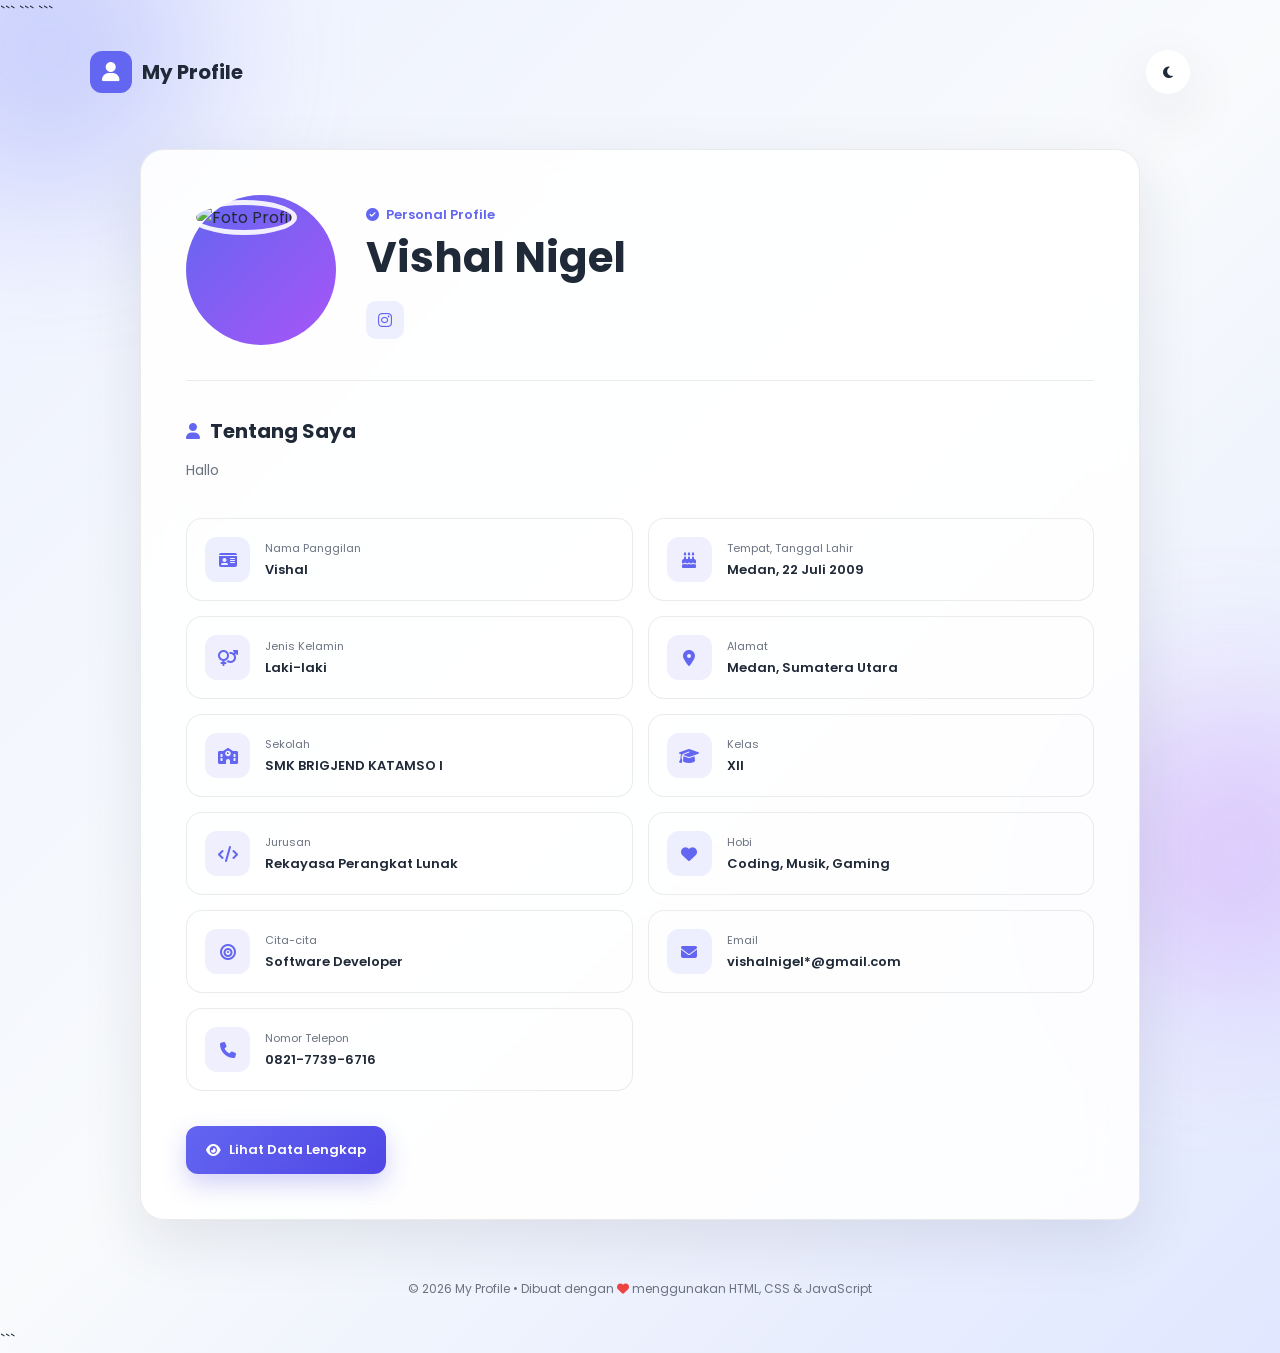
==== commit 2a9746bb: "update data diri" ====
--- a/index.html
+++ b/index.html
@@ -67,7 +67,7 @@
                     Personal Profile
                 </span>
 
-                <h1 id="displayNama">Vishal Pratama</h1>
+                <h1 id="displayNama">Vishal Nigel</h1>
 
                 <p id="displaySekolah"></p>
 
@@ -216,7 +216,7 @@
                 <div>
                     <span>Email</span>
                     <strong id="displayEmail">
-                        vishal@example.com
+                        vishalnigel*@gmail.com
                     </strong>
                 </div>
             </div>
@@ -228,7 +228,7 @@
                 <div>
                     <span>Nomor Telepon</span>
                     <strong id="displayTelepon">
-                        0812-3456-7890
+                        0821-7739-6716
                     </strong>
                 </div>
             </div>
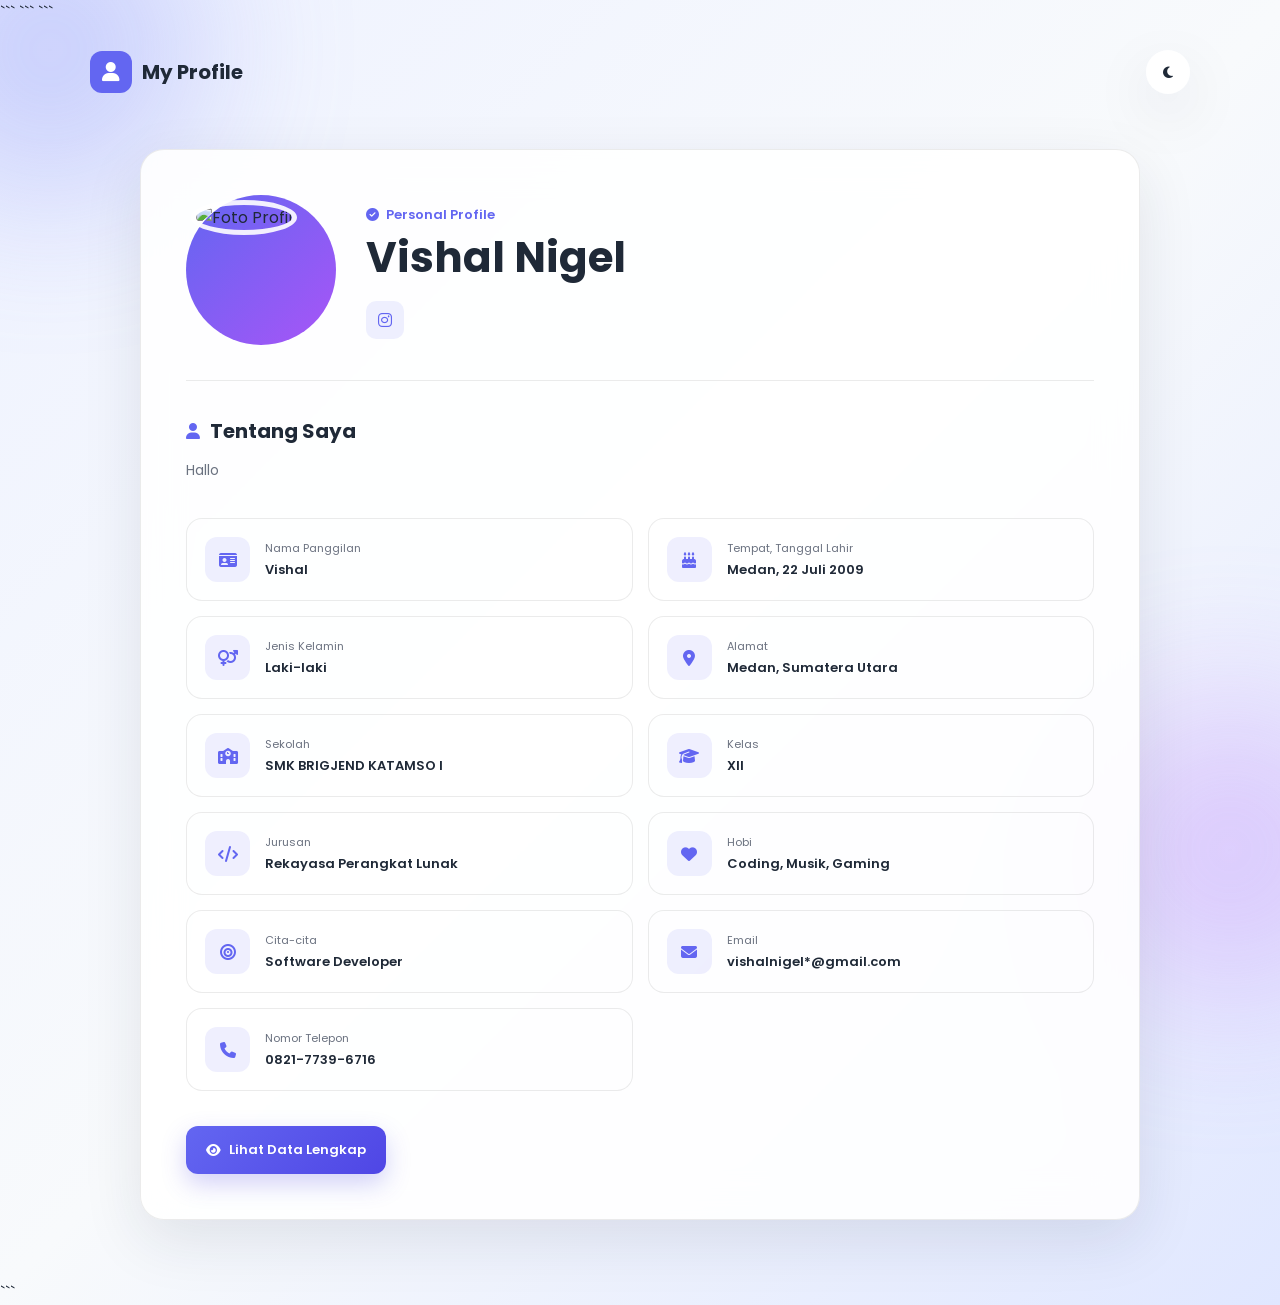
==== commit a6a11cf1: "update data diri" ====
--- a/index.html
+++ b/index.html
@@ -334,9 +334,7 @@
 <!-- Footer -->
 <footer>
     <p>
-        © 2026 My Profile • Dibuat dengan
-        <i class="fa-solid fa-heart"></i>
-        menggunakan HTML, CSS & JavaScript
+       
     </p>
 </footer>
 
